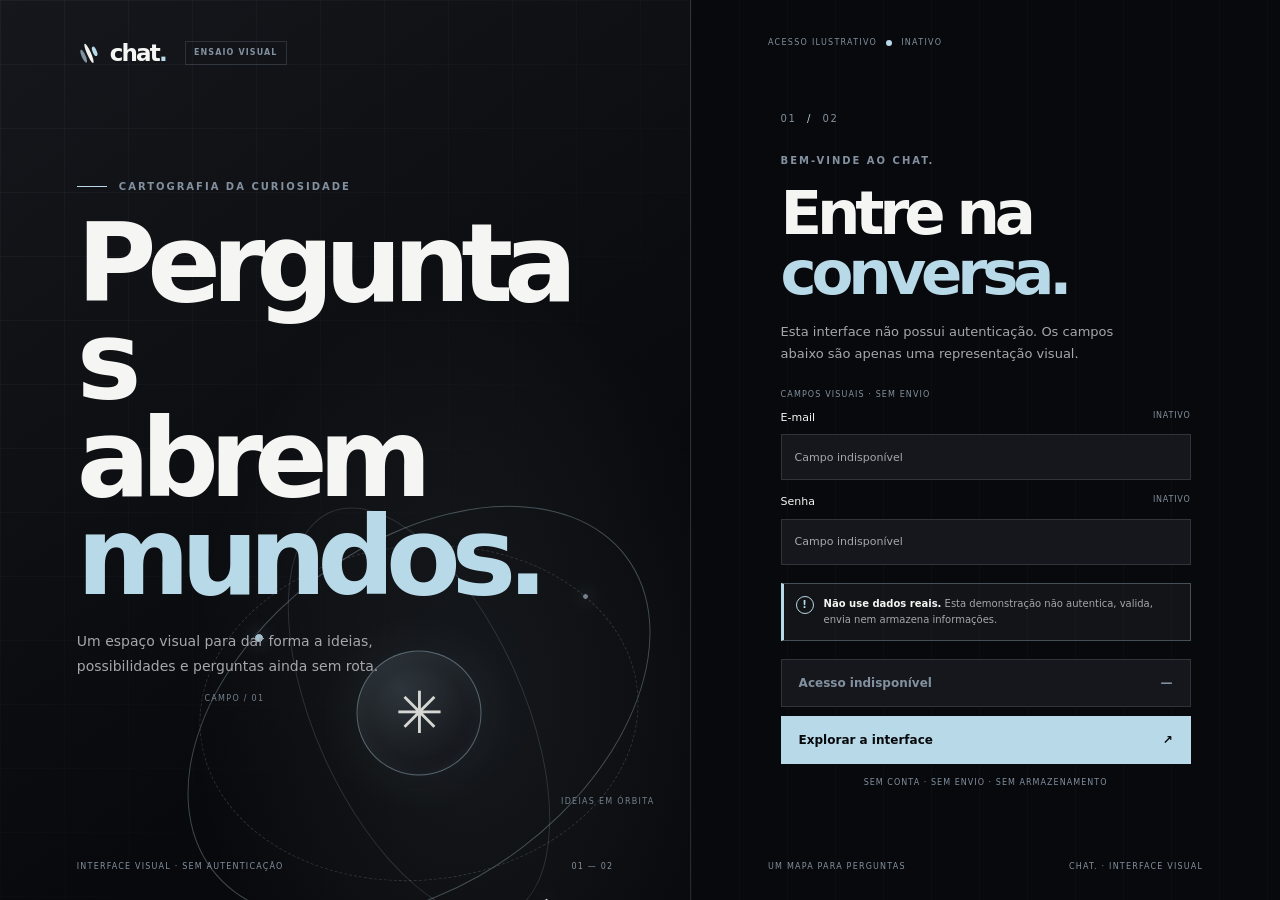
==== index.html @ ff964ad3 "Designer created." ====
<!doctype html>
<html lang="pt-BR">

<head>
  <meta charset="utf-8">
  <meta name="viewport" content="width=device-width, initial-scale=1">
  <meta name="theme-color" content="#08090C">
  <meta name="description"
    content="Interface visual espacial para imaginar conversas. Sem autenticação ou envio de dados.">
  <title>chat. — espaço de ideias</title>
  <link href="https://cdn.jsdelivr.net/npm/bootstrap@5.3.3/dist/css/bootstrap.min.css" rel="stylesheet"
    integrity="sha384-QWTKZyjpPEjISv5WaRU9OFeRpok6YctnYmDr5pNlyT2bRjXh0JMhjY6hW+ALEwIH" crossorigin="anonymous">
  <link href="styles.css" rel="stylesheet">
</head>

<body class="login-page">
  <a class="skip-link" href="#main">Pular para o conteúdo</a>
  <main id="main" class="login-shell">
    <section class="login-art" aria-label="Apresentação da interface visual">
      <a class="wordmark" href="index.html" aria-label="chat., apresentação">
        <span class="brand-mark" aria-hidden="true"><span></span><span></span><span></span></span>
        <span>chat<span class="wordmark-period">.</span></span>
        <span class="prototype-tag">ENSAIO VISUAL</span>
      </a>

      <div class="art-copy">
        <p class="eyebrow"><span class="eyebrow-line" aria-hidden="true"></span> CARTOGRAFIA DA CURIOSIDADE</p>
        <h1>Perguntas<br>abrem <span>mundos.</span></h1>
        <p class="art-description">Um espaço visual para dar forma a ideias, possibilidades e perguntas ainda sem rota.
        </p>
      </div>

      <div class="orbit-scene" aria-hidden="true">
        <div class="orbit orbit-one"></div>
        <div class="orbit orbit-two"></div>
        <div class="orbit orbit-three"></div>
        <div class="orbit-core"><span class="core-cross">✳</span></div>
        <span class="orbit-dot dot-highlight"></span>
        <span class="orbit-dot dot-secondary"></span>
        <span class="orbit-dot dot-lunar"></span>
        <span class="orbit-label orbit-label-top">CAMPO / 01</span>
        <span class="orbit-label orbit-label-bottom">IDEIAS EM ÓRBITA</span>
      </div>

      <div class="art-footer"><span>INTERFACE VISUAL · SEM AUTENTICAÇÃO</span><span>01 — 02</span></div>
    </section>

    <section class="login-panel" aria-labelledby="login-title">
      <div class="panel-topline"><span>ACESSO ILUSTRATIVO</span><span class="status-pip"
          aria-hidden="true"></span><span>INATIVO</span></div>
      <div class="login-card">
        <div class="card-index">01 <span>/</span> 02</div>
        <p class="eyebrow">BEM-VINDE AO CHAT.</p>
        <h2 id="login-title">Entre na<br><span>conversa.</span></h2>
        <p class="login-intro">Esta interface não possui autenticação. Os campos abaixo são apenas uma representação
          visual.</p>

        <div aria-labelledby="login-title">
          <fieldset class="visual-fields" disabled aria-label="Campos ilustrativos, não funcionais">
            <legend>CAMPOS VISUAIS · SEM ENVIO</legend>
            <label for="email-visual">E-mail <span>INATIVO</span></label>
            <input id="email-visual" type="email" placeholder="Campo indisponível" autocomplete="off" disabled>
            <label for="password-visual">Senha <span>INATIVO</span></label>
            <input id="password-visual" type="password" placeholder="Campo indisponível" autocomplete="off" disabled>
          </fieldset>

          <div id="alert-box" class="form-alert" role="alert" aria-live="polite">
            <span class="alert-symbol" aria-hidden="true">!</span>
            <p id="alert-message">Verifique os dados informados.</p>
          </div>

          <p class="safety-notice" role="note"><span class="notice-symbol" aria-hidden="true">!</span><span><strong>Não
                use dados reais.</strong> Esta demonstração não autentica, valida, envia nem armazena
              informações.</span></p>
          <button class="login-action" type="button" disabled aria-disabled="true">Acesso indisponível <span
              aria-hidden="true">—</span></button>
        </div>
        <a class="primary-link" href="home.html">Explorar a interface <span aria-hidden="true">↗</span></a>
        <p class="login-footnote">SEM CONTA · SEM ENVIO · SEM ARMAZENAMENTO</p>
      </div>
      <footer class="panel-footer"><span>UM MAPA PARA PERGUNTAS</span><span>CHAT. · INTERFACE VISUAL</span></footer>
    </section>
  </main>
</body>

</html>
---- styles.css ----
:root {
  color-scheme: dark;
  --lunar: #F2F1EC;
  --blue-grey: #82909F;
  --ice: #B8D9E8;
  --void: #08090C;
  --charcoal: #15171C;
  --paper: #F5F5F3;
  --ash: #A5A7AD;
  --line: rgb(130 144 159 / 24%);
  --line-soft: rgb(130 144 159 / 13%);
  --display: clamp(3.7rem, 8.5vw, 8rem);
}

* { box-sizing: border-box; }

html {
  min-width: 320px;
  background: var(--void);
  scroll-behavior: smooth;
}

body {
  min-width: 320px;
  margin: 0;
  background: var(--void);
  color: var(--paper);
  font-family: Inter, ui-sans-serif, system-ui, -apple-system, "Segoe UI", sans-serif;
}

a { color: inherit; }

a:focus-visible,
button:focus-visible,
input:focus-visible,
textarea:focus-visible {
  outline: 3px solid var(--ice);
  outline-offset: 4px;
}

.skip-link {
  position: fixed;
  z-index: 20;
  top: 12px;
  left: 12px;
  padding: 11px 15px;
  transform: translateY(-160%);
  background: var(--lunar);
  color: var(--void);
  font-weight: 700;
}
.skip-link:focus { transform: translateY(0); }

.wordmark {
  display: inline-flex;
  width: fit-content;
  align-items: center;
  gap: 10px;
  color: var(--paper);
  font-size: 23px;
  font-weight: 720;
  letter-spacing: -.08em;
  text-decoration: none;
}
.wordmark-period { color: var(--ice); }
.brand-mark {
  position: relative;
  display: inline-flex;
  width: 23px;
  height: 23px;
  align-items: center;
  justify-content: center;
  gap: 2px;
  transform: rotate(-24deg);
}
.brand-mark span {
  width: 4px;
  height: 14px;
  border-radius: 50%;
  background: var(--blue-grey);
}
.brand-mark span:nth-child(2) {
  height: 21px;
  background: var(--lunar);
}
.brand-mark span:nth-child(3) {
  height: 10px;
  background: var(--ice);
}
.eyebrow {
  margin: 0;
  color: var(--blue-grey);
  font-size: 10px;
  font-weight: 700;
  letter-spacing: .2em;
  line-height: 1.6;
}

/* Login: editorial field notes meet a restrained orbital diagram. */
.login-shell {
  display: grid;
  min-height: 100svh;
  grid-template-columns: minmax(0, 1.08fr) minmax(390px, .92fr);
}
.login-art {
  position: relative;
  isolation: isolate;
  display: flex;
  min-width: 0;
  min-height: 100svh;
  flex-direction: column;
  overflow: hidden;
  padding: 36px clamp(32px, 6vw, 92px);
  border-right: 1px solid var(--line);
  background:
    radial-gradient(ellipse at 68% 77%, rgb(184 217 232 / 8%), transparent 42%),
    linear-gradient(145deg, var(--charcoal) 0%, var(--void) 70%);
}
.login-art::before {
  position: absolute;
  z-index: -1;
  inset: 0;
  background-image:
    linear-gradient(rgb(130 144 159 / 8%) 1px, transparent 1px),
    linear-gradient(90deg, rgb(130 144 159 / 8%) 1px, transparent 1px);
  background-size: 64px 64px;
  content: "";
  mask-image: linear-gradient(130deg, var(--void) 0%, transparent 76%);
  pointer-events: none;
}
.prototype-tag {
  margin-left: 9px;
  padding: 5px 8px;
  border: 1px solid var(--line);
  color: var(--blue-grey);
  font-size: 8px;
  letter-spacing: .14em;
}
.art-copy {
  position: relative;
  z-index: 2;
  max-width: 600px;
  margin-top: clamp(70px, 12vh, 132px);
}
.art-copy .eyebrow {
  display: flex;
  align-items: center;
  gap: 12px;
  margin-bottom: 20px;
}
.eyebrow-line {
  display: inline-block;
  width: 30px;
  height: 1px;
  background: var(--ice);
}
.art-copy h1,
.login-card h2,
.welcome-block h1 {
  margin: 0;
  font-size: var(--display);
  font-weight: 570;
  letter-spacing: -.085em;
  line-height: .9;
  overflow-wrap: anywhere;
}
.art-copy h1 span,
.login-card h2 span,
.welcome-block h1 span { color: var(--ice); }
.art-description {
  max-width: 355px;
  margin: 23px 0 0;
  color: var(--ash);
  font-size: 14px;
  line-height: 1.75;
}
.orbit-scene {
  position: absolute;
  z-index: 0;
  right: 3%;
  bottom: -7%;
  width: min(45vw, 500px);
  aspect-ratio: 1;
  opacity: .88;
  pointer-events: none;
}
.orbit {
  position: absolute;
  top: 50%;
  left: 50%;
  border: 1px solid rgb(130 144 159 / 29%);
  border-radius: 50%;
  transform: translate(-50%, -50%) rotate(-24deg);
}
.orbit-one {
  width: 42%;
  height: 88%;
  animation: orbit-drift 64s linear infinite;
}
.orbit-two {
  width: 68%;
  height: 104%;
  border-color: rgb(184 217 232 / 35%);
  transform: translate(-50%, -50%) rotate(53deg);
  animation: orbit-drift-two 82s linear infinite;
}
.orbit-three {
  width: 88%;
  height: 67%;
  border-style: dashed;
  border-color: rgb(130 144 159 / 32%);
  transform: translate(-50%, -50%) rotate(-6deg);
  animation: orbit-drift-three 100s linear infinite;
}
.orbit-core {
  position: absolute;
  top: 50%;
  left: 50%;
  display: grid;
  width: 25%;
  aspect-ratio: 1;
  place-items: center;
  transform: translate(-50%, -50%);
  border: 1px solid rgb(184 217 232 / 45%);
  border-radius: 50%;
  background: radial-gradient(circle at 35% 30%, rgb(184 217 232 / 19%), var(--charcoal) 72%);
  box-shadow: 0 0 62px rgb(184 217 232 / 9%), inset 0 0 20px rgb(184 217 232 / 8%);
}
.core-cross {
  color: var(--lunar);
  font-size: clamp(30px, 5vw, 58px);
  font-weight: 300;
}
.orbit-dot {
  position: absolute;
  width: 10px;
  aspect-ratio: 1;
  border: 1px solid var(--void);
  border-radius: 50%;
  background: var(--ice);
  box-shadow: 0 0 18px rgb(184 217 232 / 40%);
}
.dot-highlight { top: 34%; left: 17%; }
.dot-secondary { top: 26%; right: 16%; width: 7px; background: var(--blue-grey); }
.dot-lunar { right: 24%; bottom: 12%; width: 5px; background: var(--lunar); }
.orbit-label {
  position: absolute;
  color: var(--blue-grey);
  font-size: 8px;
  letter-spacing: .16em;
}
.orbit-label-top { top: 46%; left: 7%; }
.orbit-label-bottom { right: 3%; bottom: 31%; }
.art-footer,
.panel-footer {
  position: absolute;
  right: clamp(32px, 6vw, 92px);
  bottom: 27px;
  left: clamp(32px, 6vw, 92px);
  display: flex;
  justify-content: space-between;
  gap: 18px;
  color: var(--blue-grey);
  font-size: 8px;
  letter-spacing: .15em;
}
.art-footer { z-index: 1; }
.login-panel {
  position: relative;
  display: flex;
  min-width: 0;
  min-height: 100svh;
  flex-direction: column;
  justify-content: center;
  padding: 76px clamp(30px, 6vw, 84px);
  background:
    linear-gradient(90deg, rgb(130 144 159 / 3%) 1px, transparent 1px),
    var(--void);
  background-size: 48px 48px;
}
.panel-topline {
  position: absolute;
  top: 37px;
  right: clamp(30px, 6vw, 84px);
  left: clamp(30px, 6vw, 84px);
  display: flex;
  align-items: center;
  gap: 9px;
  color: var(--blue-grey);
  font-size: 8px;
  letter-spacing: .16em;
}
.status-pip,
.stamp-dot {
  width: 6px;
  height: 6px;
  flex: 0 0 auto;
  border-radius: 50%;
  background: var(--ice);
}
.login-card {
  width: min(100%, 410px);
  margin: 12px auto;
}
.card-index {
  margin-bottom: 27px;
  color: var(--blue-grey);
  font-size: 10px;
  letter-spacing: .15em;
}
.card-index span { padding: 0 6px; color: var(--ice); }
.login-card .eyebrow { margin-bottom: 14px; }
.login-card h2 {
  font-size: clamp(46px, 5vw, 61px);
  line-height: .98;
}
.login-intro {
  max-width: 340px;
  margin: 18px 0 24px;
  color: var(--ash);
  font-size: 13px;
  line-height: 1.7;
}
.visual-fields {
  display: grid;
  min-width: 0;
  gap: 8px;
  margin: 0;
  padding: 0;
  border: 0;
}
.visual-fields legend {
  float: none;
  width: auto;
  margin: 0 0 3px;
  padding: 0;
  color: var(--blue-grey);
  font-size: 8px;
  letter-spacing: .14em;
}
.visual-fields label {
  display: flex;
  justify-content: space-between;
  gap: 10px;
  margin-top: 6px;
  color: var(--paper);
  font-size: 11px;
}
.visual-fields label span {
  color: var(--blue-grey);
  font-size: 8px;
  letter-spacing: .1em;
}
.visual-fields input {
  width: 100%;
  min-width: 0;
  height: 46px;
  padding: 0 13px;
  border: 1px solid var(--line);
  border-radius: 0;
  background: var(--charcoal);
  color: var(--ash);
  font: inherit;
  font-size: 11px;
}
.visual-fields input:disabled {
  opacity: 1;
  cursor: not-allowed;
}
.visual-fields input::placeholder { color: var(--ash); opacity: 1; }
.form-alert {
  display: none;
  align-items: flex-start;
  gap: 10px;
  margin-top: 14px;
  padding: 12px;
  border: 1px solid rgb(224 131 131 / 32%);
  border-left: 3px solid #E08383;
  background: rgb(224 131 131 / 7%);
  color: #F0CACA;
  font-size: 11px;
  line-height: 1.5;
}
.form-alert p { margin: 0; }
.alert-symbol {
  display: grid;
  width: 18px;
  height: 18px;
  flex: 0 0 18px;
  place-items: center;
  border: 1px solid #E08383;
  border-radius: 50%;
  color: #E99A9A;
  font-size: 10px;
  font-weight: 800;
}
.safety-notice {
  display: flex;
  align-items: flex-start;
  gap: 10px;
  margin: 18px 0;
  padding: 12px;
  border: 1px solid rgb(184 217 232 / 30%);
  border-left: 3px solid var(--ice);
  background: rgb(184 217 232 / 5%);
  color: var(--ash);
  font-size: 10px;
  line-height: 1.6;
}
.safety-notice strong { color: var(--paper); }
.notice-symbol {
  display: grid;
  width: 18px;
  height: 18px;
  flex: 0 0 18px;
  place-items: center;
  border: 1px solid var(--ice);
  border-radius: 50%;
  color: var(--ice);
  font-weight: 800;
}
.login-action {
  display: flex;
  width: 100%;
  min-height: 48px;
  align-items: center;
  justify-content: space-between;
  padding: 0 17px;
  border: 1px solid var(--line);
  background: var(--charcoal);
  color: var(--blue-grey);
  font: inherit;
  font-size: 12px;
  font-weight: 700;
  cursor: not-allowed;
}
.login-action:disabled { opacity: 1; }
.primary-link {
  display: flex;
  min-height: 48px;
  align-items: center;
  justify-content: space-between;
  margin-top: 9px;
  padding: 0 17px;
  border: 1px solid var(--ice);
  background: var(--ice);
  color: var(--void);
  font-size: 12px;
  font-weight: 750;
  text-decoration: none;
  transition: background-color .2s ease, color .2s ease;
}
.primary-link:hover {
  background: var(--lunar);
  color: var(--void);
}
.login-footnote {
  margin: 13px 0 0;
  color: var(--blue-grey);
  font-size: 8px;
  letter-spacing: .13em;
  text-align: center;
}
.panel-footer {
  right: clamp(30px, 6vw, 84px);
  left: clamp(30px, 6vw, 84px);
}

/* Home: a quiet observatory layout with the prompt and disabled composer in sequence. */
.chat-shell {
  display: grid;
  min-height: 100svh;
  grid-template-columns: 252px minmax(0, 1fr);
}
.chat-sidebar {
  position: relative;
  display: flex;
  min-width: 0;
  min-height: 100svh;
  flex-direction: column;
  padding: 29px 20px 23px;
  border-right: 1px solid var(--line);
  background:
    linear-gradient(rgb(130 144 159 / 4%) 1px, transparent 1px),
    var(--void);
  background-size: 100% 44px;
}
.sidebar-brand { width: fit-content; }
.sidebar-context { margin-top: 62px; }
.sidebar-context .eyebrow {
  display: block;
  margin: 0 0 13px 9px;
  font-size: 9px;
}
.context-chip {
  display: flex;
  min-height: 43px;
  align-items: center;
  gap: 10px;
  padding: 0 10px;
  border: 1px solid rgb(184 217 232 / 30%);
  background: rgb(184 217 232 / 5%);
  color: var(--paper);
  font-size: 11px;
}
.context-spark { color: var(--ice); font-size: 18px; }
.context-number {
  margin-left: auto;
  color: var(--blue-grey);
  font-size: 9px;
}
.sidebar-note {
  position: relative;
  max-width: 180px;
  margin: 42px 8px;
  padding-top: 14px;
}
.note-rule {
  position: absolute;
  top: 0;
  left: 0;
  width: 27px;
  height: 1px;
  background: var(--ice);
}
.sidebar-note p {
  margin: 0;
  color: var(--ash);
  font-size: 12px;
  line-height: 1.7;
}
.sidebar-bottom { margin-top: auto; }
.prototype-stamp {
  display: flex;
  align-items: center;
  gap: 10px;
  padding: 13px 10px;
  border: 1px solid var(--line-soft);
  color: var(--blue-grey);
  font-size: 8px;
  letter-spacing: .13em;
  line-height: 1.55;
}
.sidebar-exit {
  display: block;
  margin: 20px 8px 0;
  color: var(--ash);
  font-size: 10px;
  text-decoration: none;
}
.sidebar-exit span { margin-right: 5px; color: var(--ice); }
.sidebar-exit:hover,
.topbar-about:hover { color: var(--paper); }
.chat-main {
  position: relative;
  display: flex;
  min-width: 0;
  min-height: 100svh;
  flex-direction: column;
  overflow: hidden;
  background:
    radial-gradient(ellipse at 54% 37%, rgb(184 217 232 / 4%), transparent 37%),
    var(--void);
}
.chat-topbar {
  display: flex;
  min-height: 72px;
  flex: 0 0 auto;
  align-items: center;
  justify-content: space-between;
  gap: 16px;
  padding: 12px clamp(22px, 4vw, 62px);
  border-bottom: 1px solid var(--line-soft);
  animation: content-arrive 560ms ease-out 30ms both;
}
.model-indicator {
  display: flex;
  align-items: center;
  gap: 9px;
  color: var(--blue-grey);
  font-size: 9px;
  letter-spacing: .14em;
}
.model-orb {
  width: 8px;
  height: 8px;
  flex: 0 0 auto;
  border: 1px solid var(--ice);
  border-radius: 50%;
  background: var(--blue-grey);
}
.model-mode {
  padding: 4px 6px;
  border: 1px solid var(--line);
  color: var(--ash);
  font-size: 7px;
}
.topbar-about {
  color: var(--ash);
  font-size: 10px;
  text-decoration: none;
}
.topbar-about span { margin-left: 5px; color: var(--ice); }
.mobile-brand { display: none; }
.conversation {
  display: flex;
  width: min(900px, 100%);
  min-width: 0;
  flex: 1;
  flex-direction: column;
  margin: 0 auto;
  padding: 28px clamp(22px, 5vw, 76px) 15px;
}
.conversation-meta {
  display: flex;
  align-items: center;
  gap: 10px;
  color: var(--blue-grey);
  font-size: 8px;
  letter-spacing: .14em;
  animation: content-arrive 560ms ease-out 90ms both;
}
.meta-line { width: 32px; height: 1px; background: var(--ice); }
.welcome-block {
  position: relative;
  display: flex;
  flex-direction: column;
  align-items: center;
  margin: clamp(22px, 5vh, 48px) 0 25px;
  text-align: center;
  animation: content-arrive 640ms ease-out 150ms both;
}
.welcome-symbol {
  position: relative;
  display: grid;
  width: 80px;
  height: 80px;
  flex: 0 0 auto;
  place-items: center;
  margin-bottom: 14px;
}
.symbol-ring {
  position: absolute;
  inset: 6px;
  border: 1px solid rgb(184 217 232 / 43%);
  border-radius: 50%;
  transform: rotate(38deg) scaleX(.68);
  animation: symbol-drift 54s linear infinite;
}
.ring-b {
  inset: 0;
  border-color: rgb(130 144 159 / 55%);
  transform: rotate(-47deg) scaleX(.68);
  animation: symbol-drift-reverse 70s linear infinite;
}
.symbol-center { color: var(--lunar); font-size: 29px; }
.symbol-satellite {
  position: absolute;
  width: 6px;
  height: 6px;
  border-radius: 50%;
}
.satellite-a { top: 4px; right: 8px; background: var(--ice); }
.satellite-b { bottom: 7px; left: 8px; background: var(--blue-grey); }
.welcome-eyebrow { margin-bottom: 11px; font-size: 9px; }
.welcome-block h1 {
  font-size: clamp(44px, 6.4vw, 76px);
  line-height: .96;
}
.welcome-description {
  max-width: 520px;
  margin: 15px 0 0;
  color: var(--ash);
  font-size: 12px;
  line-height: 1.7;
}
.prompt-section {
  width: min(640px, 100%);
  margin: 0 auto;
  animation: content-arrive 560ms ease-out 240ms both;
}
.prompt-heading {
  display: flex;
  justify-content: space-between;
  gap: 12px;
  margin: 0 0 9px;
  color: var(--blue-grey);
  font-size: 8px;
  letter-spacing: .13em;
}
.prompt-grid {
  display: grid;
  grid-template-columns: repeat(3, minmax(0, 1fr));
  gap: 8px;
}
.prompt-card {
  display: flex;
  min-width: 0;
  min-height: 77px;
  align-items: flex-start;
  gap: 8px;
  padding: 12px 10px;
  border: 1px solid var(--line);
  border-radius: 0;
  background: var(--charcoal);
  color: var(--ash);
  font: inherit;
  font-size: 10px;
  line-height: 1.5;
  text-align: left;
}
.prompt-card:disabled { opacity: 1; cursor: not-allowed; }
.prompt-glyph { flex: 0 0 auto; color: var(--ice); font-size: 15px; }
.glyph-secondary { color: var(--blue-grey); }
.glyph-lunar { color: var(--lunar); }
.prompt-arrow { margin-left: auto; color: var(--blue-grey); font-size: 11px; }
.composer-wrap {
  width: min(640px, 100%);
  margin: auto auto 0;
  padding-top: 19px;
  animation: content-arrive 560ms ease-out 320ms both;
}
.composer-label {
  display: block;
  margin: 0 0 7px 3px;
  color: var(--blue-grey);
  font-size: 8px;
  letter-spacing: .12em;
}
.composer {
  display: flex;
  min-height: 57px;
  align-items: center;
  gap: 10px;
  padding: 7px 9px 7px 15px;
  border: 1px solid rgb(184 217 232 / 30%);
  background: var(--charcoal);
}
.composer textarea {
  width: 100%;
  min-width: 0;
  resize: none;
  border: 0;
  outline: 0;
  background: transparent;
  color: var(--ash);
  font: inherit;
  font-size: 11px;
}
.composer textarea::placeholder { color: var(--ash); opacity: 1; }
.composer textarea:disabled { cursor: not-allowed; }
.send-button {
  display: grid;
  width: 38px;
  height: 38px;
  flex: 0 0 38px;
  place-items: center;
  border: 1px solid var(--line);
  background: var(--charcoal);
  color: var(--blue-grey);
  font-size: 19px;
}
.send-button:disabled { cursor: not-allowed; }
.composer-disclaimer {
  display: flex;
  align-items: center;
  justify-content: center;
  gap: 7px;
  margin: 9px 0 0;
  color: var(--ash);
  font-size: 9px;
  line-height: 1.5;
  text-align: center;
}
.composer-disclaimer span {
  display: grid;
  width: 14px;
  height: 14px;
  flex: 0 0 14px;
  place-items: center;
  border: 1px solid var(--blue-grey);
  border-radius: 50%;
  font-size: 8px;
}
.chat-footer {
  display: flex;
  flex-wrap: wrap;
  justify-content: space-between;
  gap: 12px;
  margin-top: 18px;
  padding: 13px clamp(22px, 4vw, 62px);
  border-top: 1px solid var(--line-soft);
  color: var(--blue-grey);
  font-size: 8px;
  letter-spacing: .12em;
  animation: content-arrive 560ms ease-out 380ms both;
}

@keyframes content-arrive {
  from { opacity: .45; transform: translateY(8px); }
  to { opacity: 1; transform: translateY(0); }
}
@keyframes orbit-drift {
  from { transform: translate(-50%, -50%) rotate(-24deg); }
  to { transform: translate(-50%, -50%) rotate(336deg); }
}
@keyframes orbit-drift-two {
  from { transform: translate(-50%, -50%) rotate(53deg); }
  to { transform: translate(-50%, -50%) rotate(413deg); }
}
@keyframes orbit-drift-three {
  from { transform: translate(-50%, -50%) rotate(-6deg); }
  to { transform: translate(-50%, -50%) rotate(354deg); }
}
@keyframes symbol-drift {
  from { transform: rotate(38deg) scaleX(.68); }
  to { transform: rotate(398deg) scaleX(.68); }
}
@keyframes symbol-drift-reverse {
  from { transform: rotate(-47deg) scaleX(.68); }
  to { transform: rotate(-407deg) scaleX(.68); }
}

@media (min-width: 1450px) {
  .login-art { padding-left: 10vw; }
  .art-footer { left: 10vw; }
  .orbit-scene { right: 9%; }
}
@media (max-width: 900px) {
  .login-shell { grid-template-columns: minmax(0, 1fr) minmax(340px, .9fr); }
  .login-art { padding-right: 30px; padding-left: 34px; }
  .art-copy h1 { font-size: clamp(58px, 8vw, 82px); }
  .orbit-scene { right: -10%; bottom: -1%; width: 58vw; }
  .art-footer { right: 30px; left: 34px; }
  .login-panel { padding-right: 34px; padding-left: 34px; }
  .panel-topline,
  .panel-footer { right: 34px; left: 34px; }
  .chat-shell { grid-template-columns: 205px minmax(0, 1fr); }
  .chat-sidebar { padding-right: 15px; padding-left: 15px; }
  .conversation { padding-right: 26px; padding-left: 26px; }
}
@media (max-width: 680px) {
  .login-shell { display: flex; flex-direction: column; }
  .login-art {
    min-height: 385px;
    padding: 25px 24px;
    border-right: 0;
    border-bottom: 1px solid var(--line);
  }
  .login-art::before { background-size: 48px 48px; }
  .prototype-tag { font-size: 7px; }
  .art-copy { margin-top: 56px; }
  .art-copy .eyebrow { margin-bottom: 13px; font-size: 8px; }
  .art-copy h1 { font-size: clamp(53px, 14vw, 76px); }
  .art-description { max-width: 250px; margin-top: 14px; font-size: 12px; }
  .orbit-scene {
    right: -8%;
    bottom: -24%;
    width: 60vw;
    min-width: 220px;
    opacity: .58;
  }
  .orbit-label { display: none; }
  .art-footer { right: 24px; bottom: 15px; left: 24px; font-size: 7px; }
  .login-panel { min-height: auto; padding: 62px 24px 64px; }
  .panel-topline { top: 23px; right: 24px; left: 24px; }
  .login-card { margin: 0 auto; }
  .card-index { margin-bottom: 20px; }
  .login-card h2 { font-size: 49px; }
  .panel-footer { right: 24px; bottom: 22px; left: 24px; font-size: 7px; }
  .chat-shell { display: block; }
  .chat-sidebar { display: none; }
  .chat-main { min-height: 100svh; }
  .chat-topbar { min-height: 61px; padding: 10px 18px; }
  .mobile-brand {
    display: inline-flex;
    align-items: center;
    gap: 7px;
    font-size: 18px;
    font-weight: 720;
    letter-spacing: -.08em;
  }
  .mobile-brand .brand-mark { width: 19px; height: 19px; }
  .mobile-brand .brand-mark span { width: 4px; height: 12px; }
  .mobile-brand .brand-mark span:nth-child(2) { height: 17px; }
  .mobile-brand .brand-mark span:nth-child(3) { height: 9px; }
  .model-indicator { gap: 6px; font-size: 7px; letter-spacing: .09em; }
  .model-mode { font-size: 6px; }
  .topbar-about { font-size: 0; }
  .topbar-about span { font-size: 16px; }
  .conversation { min-height: calc(100svh - 110px); padding: 20px 18px 12px; }
  .conversation-meta { font-size: 7px; }
  .welcome-block { margin: clamp(20px, 5vh, 38px) 0 25px; }
  .welcome-symbol { width: 66px; height: 66px; margin-bottom: 12px; }
  .welcome-block h1 { font-size: clamp(46px, 13vw, 64px); }
  .welcome-description { max-width: 300px; font-size: 11px; }
  .desktop-break { display: none; }
  .prompt-grid { grid-template-columns: 1fr; gap: 6px; }
  .prompt-card { min-height: 49px; align-items: center; padding: 9px 12px; }
  .prompt-heading { font-size: 7px; }
  .composer-wrap { padding-top: 20px; }
  .composer { min-height: 53px; }
  .composer-disclaimer { font-size: 8px; }
  .chat-footer { padding: 12px 18px; font-size: 7px; }
}
@media (max-width: 380px) {
  .login-art { padding-right: 18px; padding-left: 18px; }
  .art-footer { right: 18px; left: 18px; }
  .prototype-tag { padding: 4px 5px; }
  .login-panel { padding-right: 18px; padding-left: 18px; }
  .panel-topline,
  .panel-footer { right: 18px; left: 18px; }
  .chat-topbar { gap: 8px; padding-right: 12px; padding-left: 12px; }
  .model-indicator { font-size: 6px; }
  .model-mode { display: none; }
  .conversation { padding-right: 12px; padding-left: 12px; }
  .chat-footer { padding-right: 12px; padding-left: 12px; font-size: 6px; letter-spacing: .06em; }
}
@media (prefers-reduced-motion: reduce) {
  *,
  *::before,
  *::after {
    scroll-behavior: auto !important;
    animation-duration: .01ms !important;
    animation-iteration-count: 1 !important;
    transition-duration: .01ms !important;
  }
}
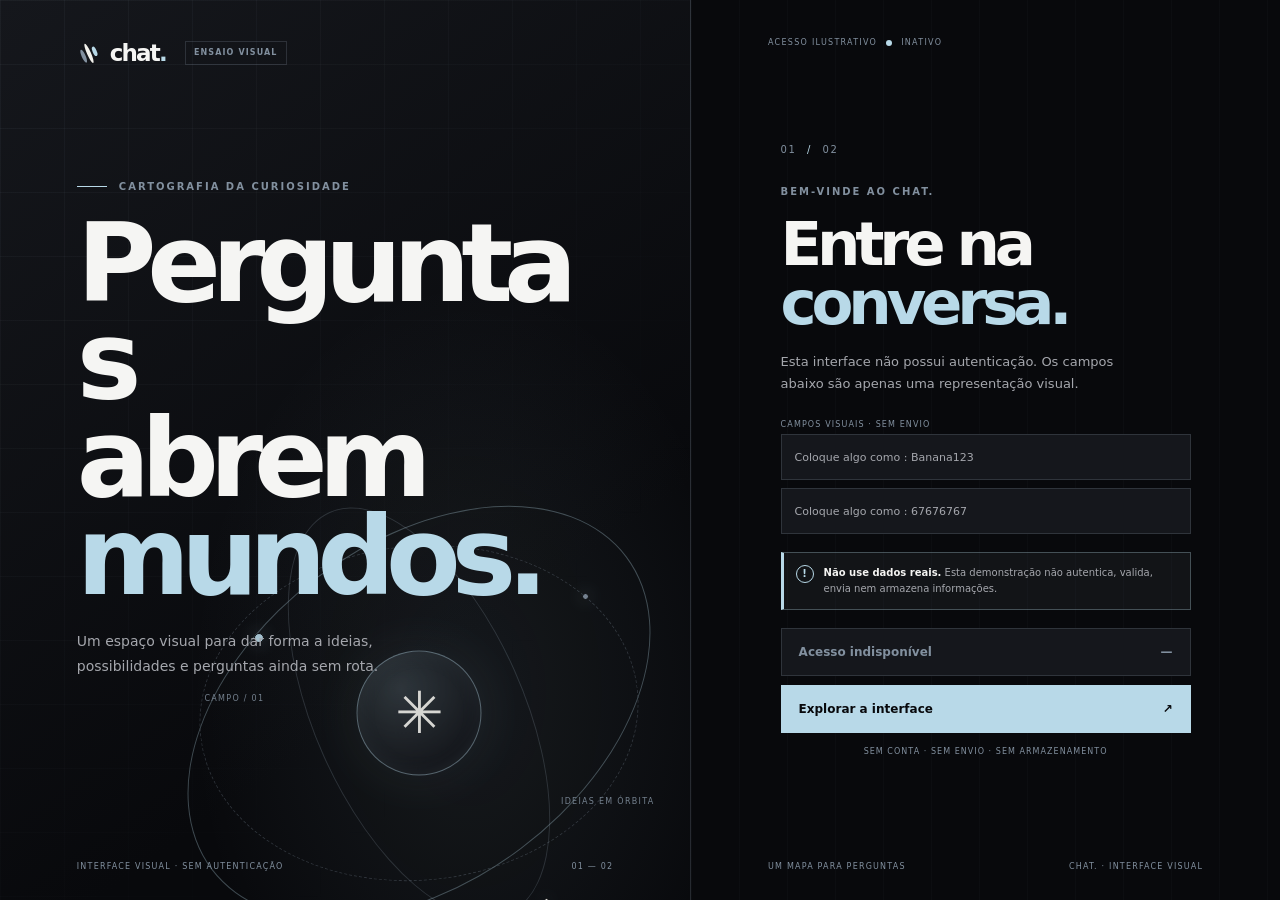
==== commit 56398632: "add skills for the agents , and create login.js" ====
--- a/index.html
+++ b/index.html
@@ -11,6 +11,8 @@
   <link href="https://cdn.jsdelivr.net/npm/bootstrap@5.3.3/dist/css/bootstrap.min.css" rel="stylesheet"
     integrity="sha384-QWTKZyjpPEjISv5WaRU9OFeRpok6YctnYmDr5pNlyT2bRjXh0JMhjY6hW+ALEwIH" crossorigin="anonymous">
   <link href="styles.css" rel="stylesheet">
+  <script src="Js/Login.js" defer></script>
+  <script src="Js/animations.js" defer></script>
 </head>
 
 <body class="login-page">
@@ -56,17 +58,22 @@
           visual.</p>
 
         <div aria-labelledby="login-title">
-          <fieldset class="visual-fields" disabled aria-label="Campos ilustrativos, não funcionais">
+          <fieldset class="visual-fields" aria-label="Campos ilustrativos, sem envio">
             <legend>CAMPOS VISUAIS · SEM ENVIO</legend>
-            <label for="email-visual">E-mail <span>INATIVO</span></label>
-            <input id="email-visual" type="email" placeholder="Campo indisponível" autocomplete="off" disabled>
-            <label for="password-visual">Senha <span>INATIVO</span></label>
-            <input id="password-visual" type="password" placeholder="Campo indisponível" autocomplete="off" disabled>
+
+            <input id="email-visual" type="email" placeholder="Coloque algo como : Banana123">
+
+            <input id="password-visual" type="password" placeholder="Coloque algo como : 67676767">
           </fieldset>
 
-          <div id="alert-box" class="form-alert" role="alert" aria-live="polite">
+          <div id="alert-box" class="alert alert-danger form-alert mb-0" role="alert" aria-atomic="true" hidden>
             <span class="alert-symbol" aria-hidden="true">!</span>
             <p id="alert-message">Verifique os dados informados.</p>
+          </div>
+
+          <div id="demo-loader" class="demo-loader" role="status" aria-live="polite" aria-atomic="true" hidden>
+            <span class="spinner-border spinner-border-sm loader-spinner" aria-hidden="true"></span>
+            <span id="loader-message">Carregando demonstração…</span>
           </div>
 
           <p class="safety-notice" role="note"><span class="notice-symbol" aria-hidden="true">!</span><span><strong>Não
@@ -81,6 +88,8 @@
       <footer class="panel-footer"><span>UM MAPA PARA PERGUNTAS</span><span>CHAT. · INTERFACE VISUAL</span></footer>
     </section>
   </main>
+  <script src="./Js/Login.js"></script>
+  <script src="./Js/animations.js"></script>
 </body>
 
 </html>
--- a/styles.css
+++ b/styles.css
@@ -369,18 +369,24 @@
 }
 .visual-fields input::placeholder { color: var(--ash); opacity: 1; }
 .form-alert {
-  display: none;
+  display: flex;
   align-items: flex-start;
   gap: 10px;
   margin-top: 14px;
   padding: 12px;
+  border-radius: 0;
   border: 1px solid rgb(224 131 131 / 32%);
   border-left: 3px solid #E08383;
   background: rgb(224 131 131 / 7%);
   color: #F0CACA;
   font-size: 11px;
   line-height: 1.5;
-}
+  --bs-alert-color: #F0CACA;
+  --bs-alert-bg: rgb(224 131 131 / 7%);
+  --bs-alert-border-color: rgb(224 131 131 / 32%);
+}
+.form-alert[hidden],
+.demo-loader[hidden] { display: none; }
 .form-alert p { margin: 0; }
 .alert-symbol {
   display: grid;
@@ -393,6 +399,37 @@
   color: #E99A9A;
   font-size: 10px;
   font-weight: 800;
+}
+.demo-loader {
+  display: flex;
+  min-height: 42px;
+  align-items: center;
+  gap: 10px;
+  margin-top: 14px;
+  padding: 10px 12px;
+  border: 1px solid var(--line);
+  background: var(--charcoal);
+  color: var(--ash);
+  font-size: 11px;
+  line-height: 1.5;
+  animation: feedback-appear .2s ease-out;
+}
+.loader-spinner {
+  width: 16px;
+  height: 16px;
+  flex: 0 0 16px;
+  border: 2px solid var(--line);
+  border-top-color: var(--ice);
+  border-radius: 50%;
+  animation: feedback-spin 1s linear infinite;
+}
+.form-alert:not([hidden]) { animation: feedback-appear .2s ease-out; }
+@keyframes feedback-appear {
+  from { opacity: 0; transform: translateY(4px); }
+  to { opacity: 1; transform: translateY(0); }
+}
+@keyframes feedback-spin {
+  to { transform: rotate(360deg); }
 }
 .safety-notice {
   display: flex;
@@ -917,6 +954,7 @@
   .chat-footer { padding-right: 12px; padding-left: 12px; font-size: 6px; letter-spacing: .06em; }
 }
 @media (prefers-reduced-motion: reduce) {
+  .loader-spinner { animation: none; }
   *,
   *::before,
   *::after {
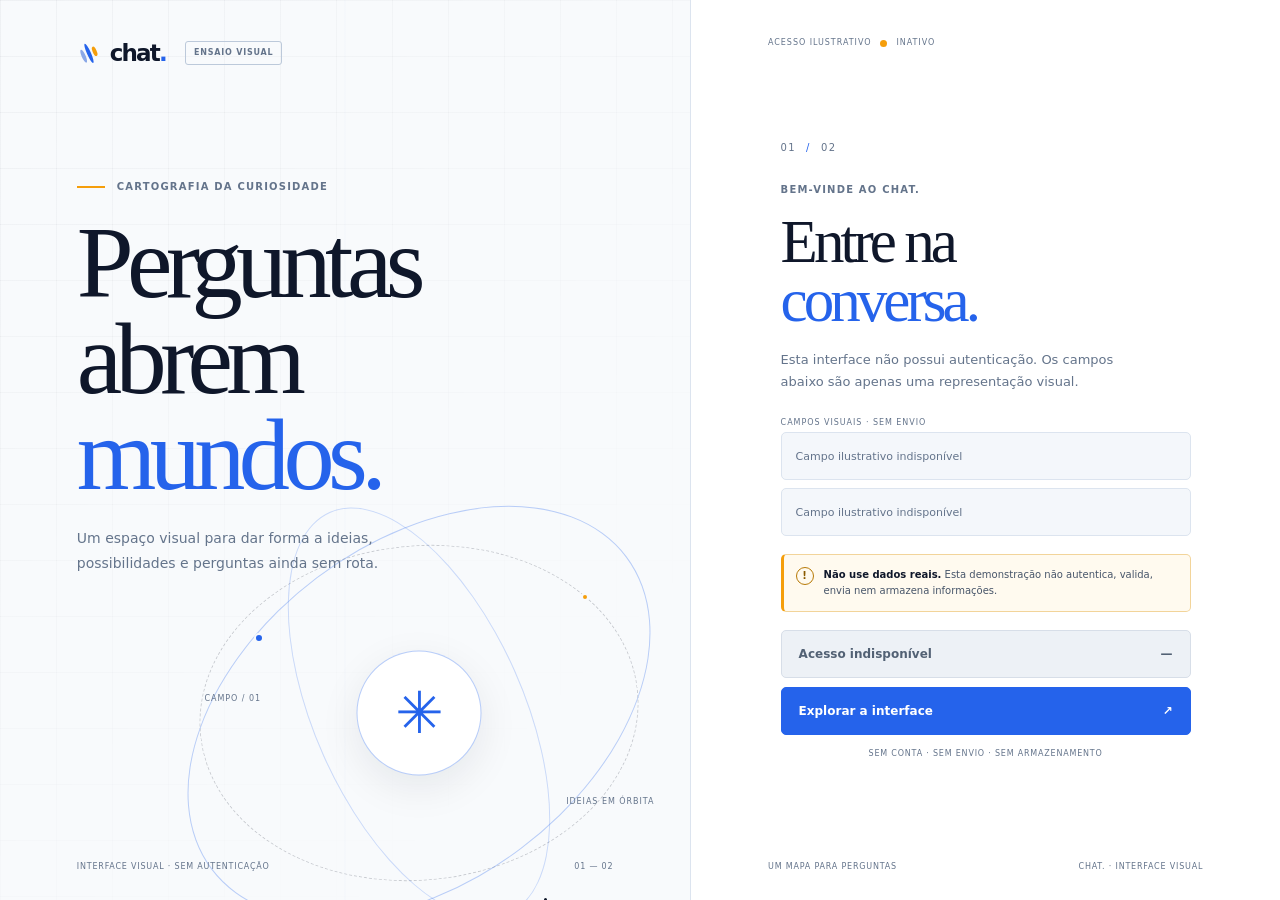
==== commit 58b4cb93: "New Designer" ====
--- a/index.html
+++ b/index.html
@@ -4,7 +4,7 @@
 <head>
   <meta charset="utf-8">
   <meta name="viewport" content="width=device-width, initial-scale=1">
-  <meta name="theme-color" content="#08090C">
+  <meta name="theme-color" content="#F8FAFC">
   <meta name="description"
     content="Interface visual espacial para imaginar conversas. Sem autenticação ou envio de dados.">
   <title>chat. — espaço de ideias</title>
@@ -61,9 +61,9 @@
           <fieldset class="visual-fields" aria-label="Campos ilustrativos, sem envio">
             <legend>CAMPOS VISUAIS · SEM ENVIO</legend>
 
-            <input id="email-visual" type="email" placeholder="Coloque algo como : Banana123">
+            <input id="email-visual" type="email" aria-label="E-mail ilustrativo, indisponível" placeholder="Campo ilustrativo indisponível" disabled>
 
-            <input id="password-visual" type="password" placeholder="Coloque algo como : 67676767">
+            <input id="password-visual" type="password" aria-label="Senha ilustrativa, indisponível" placeholder="Campo ilustrativo indisponível" disabled>
           </fieldset>
 
           <div id="alert-box" class="alert alert-danger form-alert mb-0" role="alert" aria-atomic="true" hidden>
--- a/styles.css
+++ b/styles.css
@@ -1,31 +1,33 @@
 :root {
-  color-scheme: dark;
-  --lunar: #F2F1EC;
-  --blue-grey: #82909F;
-  --ice: #B8D9E8;
-  --void: #08090C;
-  --charcoal: #15171C;
-  --paper: #F5F5F3;
-  --ash: #A5A7AD;
-  --line: rgb(130 144 159 / 24%);
-  --line-soft: rgb(130 144 159 / 13%);
-  --display: clamp(3.7rem, 8.5vw, 8rem);
+  color-scheme: light;
+  --blue: #2563EB;
+  --navy: #0F172A;
+  --amber: #F59E0B;
+  --canvas: #F8FAFC;
+  --surface: #FFFFFF;
+  --ink: #0F172A;
+  --muted: #64748B;
+  --line: #DCE4EF;
+  --line-strong: #BCC9DA;
+  --blue-soft: #EAF1FF;
+  --font-ui: Inter, ui-sans-serif, system-ui, -apple-system, "Segoe UI", sans-serif;
 }
 
 * { box-sizing: border-box; }
 
 html {
   min-width: 320px;
-  background: var(--void);
+  background: var(--canvas);
   scroll-behavior: smooth;
 }
 
 body {
   min-width: 320px;
   margin: 0;
-  background: var(--void);
-  color: var(--paper);
-  font-family: Inter, ui-sans-serif, system-ui, -apple-system, "Segoe UI", sans-serif;
+  background: var(--canvas);
+  color: var(--ink);
+  font-family: var(--font-ui);
+  -webkit-font-smoothing: antialiased;
 }
 
 a { color: inherit; }
@@ -34,7 +36,7 @@
 button:focus-visible,
 input:focus-visible,
 textarea:focus-visible {
-  outline: 3px solid var(--ice);
+  outline: 3px solid var(--blue);
   outline-offset: 4px;
 }
 
@@ -45,8 +47,8 @@
   left: 12px;
   padding: 11px 15px;
   transform: translateY(-160%);
-  background: var(--lunar);
-  color: var(--void);
+  background: var(--navy);
+  color: var(--surface);
   font-weight: 700;
 }
 .skip-link:focus { transform: translateY(0); }
@@ -56,15 +58,14 @@
   width: fit-content;
   align-items: center;
   gap: 10px;
-  color: var(--paper);
+  color: var(--navy);
   font-size: 23px;
-  font-weight: 720;
+  font-weight: 760;
   letter-spacing: -.08em;
   text-decoration: none;
 }
-.wordmark-period { color: var(--ice); }
+.wordmark-period { color: var(--blue); }
 .brand-mark {
-  position: relative;
   display: inline-flex;
   width: 23px;
   height: 23px;
@@ -77,30 +78,26 @@
   width: 4px;
   height: 14px;
   border-radius: 50%;
-  background: var(--blue-grey);
-}
-.brand-mark span:nth-child(2) {
-  height: 21px;
-  background: var(--lunar);
-}
-.brand-mark span:nth-child(3) {
-  height: 10px;
-  background: var(--ice);
-}
+  background: #8AA8E7;
+}
+.brand-mark span:nth-child(2) { height: 21px; background: var(--blue); }
+.brand-mark span:nth-child(3) { height: 10px; background: var(--amber); }
+
 .eyebrow {
   margin: 0;
-  color: var(--blue-grey);
+  color: var(--muted);
   font-size: 10px;
-  font-weight: 700;
-  letter-spacing: .2em;
+  font-weight: 750;
+  letter-spacing: .12em;
   line-height: 1.6;
 }
 
-/* Login: editorial field notes meet a restrained orbital diagram. */
+/* Login: a quiet map-like canvas paired with a clearly inactive access panel. */
 .login-shell {
   display: grid;
   min-height: 100svh;
   grid-template-columns: minmax(0, 1.08fr) minmax(390px, .92fr);
+  background: var(--surface);
 }
 .login-art {
   position: relative;
@@ -113,28 +110,29 @@
   padding: 36px clamp(32px, 6vw, 92px);
   border-right: 1px solid var(--line);
   background:
-    radial-gradient(ellipse at 68% 77%, rgb(184 217 232 / 8%), transparent 42%),
-    linear-gradient(145deg, var(--charcoal) 0%, var(--void) 70%);
+    linear-gradient(90deg, transparent 49.9%, rgb(37 99 235 / 4%) 50%, transparent 50.1%),
+    var(--canvas);
 }
 .login-art::before {
   position: absolute;
   z-index: -1;
   inset: 0;
   background-image:
-    linear-gradient(rgb(130 144 159 / 8%) 1px, transparent 1px),
-    linear-gradient(90deg, rgb(130 144 159 / 8%) 1px, transparent 1px);
-  background-size: 64px 64px;
+    linear-gradient(rgb(15 23 42 / 4%) 1px, transparent 1px),
+    linear-gradient(90deg, rgb(15 23 42 / 4%) 1px, transparent 1px);
+  background-size: 56px 56px;
   content: "";
-  mask-image: linear-gradient(130deg, var(--void) 0%, transparent 76%);
+  mask-image: linear-gradient(135deg, #000 0%, transparent 83%);
   pointer-events: none;
 }
 .prototype-tag {
   margin-left: 9px;
   padding: 5px 8px;
-  border: 1px solid var(--line);
-  color: var(--blue-grey);
+  border: 1px solid var(--line-strong);
+  border-radius: 3px;
+  color: var(--muted);
   font-size: 8px;
-  letter-spacing: .14em;
+  letter-spacing: .1em;
 }
 .art-copy {
   position: relative;
@@ -148,32 +146,30 @@
   gap: 12px;
   margin-bottom: 20px;
 }
-.eyebrow-line {
-  display: inline-block;
-  width: 30px;
-  height: 1px;
-  background: var(--ice);
-}
+.eyebrow-line { width: 28px; height: 2px; background: var(--amber); }
 .art-copy h1,
 .login-card h2,
 .welcome-block h1 {
   margin: 0;
-  font-size: var(--display);
-  font-weight: 570;
-  letter-spacing: -.085em;
-  line-height: .9;
+  color: var(--navy);
+  font-family: Georgia, "Times New Roman", serif;
+  font-weight: 500;
+  letter-spacing: -.065em;
+  line-height: .94;
   overflow-wrap: anywhere;
 }
+.art-copy h1 { font-size: clamp(3.7rem, 8vw, 7.3rem); }
 .art-copy h1 span,
 .login-card h2 span,
-.welcome-block h1 span { color: var(--ice); }
+.welcome-block h1 span { color: var(--blue); }
 .art-description {
-  max-width: 355px;
+  max-width: 370px;
   margin: 23px 0 0;
-  color: var(--ash);
+  color: var(--muted);
   font-size: 14px;
   line-height: 1.75;
 }
+
 .orbit-scene {
   position: absolute;
   z-index: 0;
@@ -181,14 +177,13 @@
   bottom: -7%;
   width: min(45vw, 500px);
   aspect-ratio: 1;
-  opacity: .88;
   pointer-events: none;
 }
 .orbit {
   position: absolute;
   top: 50%;
   left: 50%;
-  border: 1px solid rgb(130 144 159 / 29%);
+  border: 1px solid rgb(37 99 235 / 22%);
   border-radius: 50%;
   transform: translate(-50%, -50%) rotate(-24deg);
 }
@@ -200,7 +195,7 @@
 .orbit-two {
   width: 68%;
   height: 104%;
-  border-color: rgb(184 217 232 / 35%);
+  border-color: rgb(37 99 235 / 30%);
   transform: translate(-50%, -50%) rotate(53deg);
   animation: orbit-drift-two 82s linear infinite;
 }
@@ -208,7 +203,7 @@
   width: 88%;
   height: 67%;
   border-style: dashed;
-  border-color: rgb(130 144 159 / 32%);
+  border-color: rgb(15 23 42 / 20%);
   transform: translate(-50%, -50%) rotate(-6deg);
   animation: orbit-drift-three 100s linear infinite;
 }
@@ -221,33 +216,28 @@
   aspect-ratio: 1;
   place-items: center;
   transform: translate(-50%, -50%);
-  border: 1px solid rgb(184 217 232 / 45%);
-  border-radius: 50%;
-  background: radial-gradient(circle at 35% 30%, rgb(184 217 232 / 19%), var(--charcoal) 72%);
-  box-shadow: 0 0 62px rgb(184 217 232 / 9%), inset 0 0 20px rgb(184 217 232 / 8%);
-}
-.core-cross {
-  color: var(--lunar);
-  font-size: clamp(30px, 5vw, 58px);
-  font-weight: 300;
-}
+  border: 1px solid rgb(37 99 235 / 32%);
+  border-radius: 50%;
+  background: var(--surface);
+  box-shadow: 0 12px 40px rgb(15 23 42 / 8%);
+}
+.core-cross { color: var(--blue); font-size: clamp(30px, 5vw, 58px); font-weight: 300; }
 .orbit-dot {
   position: absolute;
   width: 10px;
   aspect-ratio: 1;
-  border: 1px solid var(--void);
-  border-radius: 50%;
-  background: var(--ice);
-  box-shadow: 0 0 18px rgb(184 217 232 / 40%);
+  border: 2px solid var(--canvas);
+  border-radius: 50%;
+  background: var(--blue);
 }
 .dot-highlight { top: 34%; left: 17%; }
-.dot-secondary { top: 26%; right: 16%; width: 7px; background: var(--blue-grey); }
-.dot-lunar { right: 24%; bottom: 12%; width: 5px; background: var(--lunar); }
+.dot-secondary { top: 26%; right: 16%; width: 8px; background: var(--amber); }
+.dot-lunar { right: 24%; bottom: 12%; width: 7px; background: var(--navy); }
 .orbit-label {
   position: absolute;
-  color: var(--blue-grey);
+  color: var(--muted);
   font-size: 8px;
-  letter-spacing: .16em;
+  letter-spacing: .12em;
 }
 .orbit-label-top { top: 46%; left: 7%; }
 .orbit-label-bottom { right: 3%; bottom: 31%; }
@@ -260,11 +250,12 @@
   display: flex;
   justify-content: space-between;
   gap: 18px;
-  color: var(--blue-grey);
+  color: var(--muted);
   font-size: 8px;
-  letter-spacing: .15em;
+  letter-spacing: .1em;
 }
 .art-footer { z-index: 1; }
+
 .login-panel {
   position: relative;
   display: flex;
@@ -273,10 +264,7 @@
   flex-direction: column;
   justify-content: center;
   padding: 76px clamp(30px, 6vw, 84px);
-  background:
-    linear-gradient(90deg, rgb(130 144 159 / 3%) 1px, transparent 1px),
-    var(--void);
-  background-size: 48px 48px;
+  background: var(--surface);
 }
 .panel-topline {
   position: absolute;
@@ -286,38 +274,27 @@
   display: flex;
   align-items: center;
   gap: 9px;
-  color: var(--blue-grey);
+  color: var(--muted);
   font-size: 8px;
-  letter-spacing: .16em;
+  letter-spacing: .12em;
 }
 .status-pip,
 .stamp-dot {
-  width: 6px;
-  height: 6px;
+  width: 7px;
+  height: 7px;
   flex: 0 0 auto;
   border-radius: 50%;
-  background: var(--ice);
-}
-.login-card {
-  width: min(100%, 410px);
-  margin: 12px auto;
-}
-.card-index {
-  margin-bottom: 27px;
-  color: var(--blue-grey);
-  font-size: 10px;
-  letter-spacing: .15em;
-}
-.card-index span { padding: 0 6px; color: var(--ice); }
+  background: var(--amber);
+}
+.login-card { width: min(100%, 410px); margin: 12px auto; }
+.card-index { margin-bottom: 27px; color: var(--muted); font-size: 10px; letter-spacing: .12em; }
+.card-index span { padding: 0 6px; color: var(--blue); }
 .login-card .eyebrow { margin-bottom: 14px; }
-.login-card h2 {
-  font-size: clamp(46px, 5vw, 61px);
-  line-height: .98;
-}
+.login-card h2 { font-size: clamp(46px, 5vw, 61px); line-height: .98; }
 .login-intro {
   max-width: 340px;
   margin: 18px 0 24px;
-  color: var(--ash);
+  color: var(--muted);
   font-size: 13px;
   line-height: 1.7;
 }
@@ -334,56 +311,37 @@
   width: auto;
   margin: 0 0 3px;
   padding: 0;
-  color: var(--blue-grey);
+  color: var(--muted);
   font-size: 8px;
-  letter-spacing: .14em;
-}
-.visual-fields label {
-  display: flex;
-  justify-content: space-between;
-  gap: 10px;
-  margin-top: 6px;
-  color: var(--paper);
-  font-size: 11px;
-}
-.visual-fields label span {
-  color: var(--blue-grey);
-  font-size: 8px;
-  letter-spacing: .1em;
+  letter-spacing: .12em;
 }
 .visual-fields input {
   width: 100%;
   min-width: 0;
-  height: 46px;
-  padding: 0 13px;
+  height: 48px;
+  padding: 0 14px;
   border: 1px solid var(--line);
-  border-radius: 0;
-  background: var(--charcoal);
-  color: var(--ash);
+  border-radius: 5px;
+  background: #F4F7FB;
+  color: var(--muted);
   font: inherit;
   font-size: 11px;
 }
-.visual-fields input:disabled {
-  opacity: 1;
-  cursor: not-allowed;
-}
-.visual-fields input::placeholder { color: var(--ash); opacity: 1; }
+.visual-fields input:disabled { opacity: 1; cursor: not-allowed; }
+.visual-fields input::placeholder { color: #64748B; opacity: 1; }
 .form-alert {
   display: flex;
   align-items: flex-start;
   gap: 10px;
   margin-top: 14px;
   padding: 12px;
-  border-radius: 0;
-  border: 1px solid rgb(224 131 131 / 32%);
-  border-left: 3px solid #E08383;
-  background: rgb(224 131 131 / 7%);
-  color: #F0CACA;
+  border: 1px solid #E8B4B4;
+  border-left: 3px solid #B42318;
+  border-radius: 5px;
+  background: #FFF4F2;
+  color: #7A271A;
   font-size: 11px;
   line-height: 1.5;
-  --bs-alert-color: #F0CACA;
-  --bs-alert-bg: rgb(224 131 131 / 7%);
-  --bs-alert-border-color: rgb(224 131 131 / 32%);
 }
 .form-alert[hidden],
 .demo-loader[hidden] { display: none; }
@@ -394,9 +352,9 @@
   height: 18px;
   flex: 0 0 18px;
   place-items: center;
-  border: 1px solid #E08383;
-  border-radius: 50%;
-  color: #E99A9A;
+  border: 1px solid #B42318;
+  border-radius: 50%;
+  color: #B42318;
   font-size: 10px;
   font-weight: 800;
 }
@@ -408,52 +366,51 @@
   margin-top: 14px;
   padding: 10px 12px;
   border: 1px solid var(--line);
-  background: var(--charcoal);
-  color: var(--ash);
+  border-radius: 5px;
+  background: var(--canvas);
+  color: var(--muted);
   font-size: 11px;
   line-height: 1.5;
-  animation: feedback-appear .2s ease-out;
 }
 .loader-spinner {
   width: 16px;
   height: 16px;
   flex: 0 0 16px;
-  border: 2px solid var(--line);
-  border-top-color: var(--ice);
-  border-radius: 50%;
-  animation: feedback-spin 1s linear infinite;
-}
-.form-alert:not([hidden]) { animation: feedback-appear .2s ease-out; }
+  border: 2px solid #C9D6EA;
+  border-top-color: var(--blue);
+  border-radius: 50%;
+  animation: feedback-spin .8s linear infinite;
+}
+.form-alert:not([hidden]) { animation: feedback-appear .16s ease-out; }
 @keyframes feedback-appear {
-  from { opacity: 0; transform: translateY(4px); }
+  from { opacity: .7; transform: translateY(3px); }
   to { opacity: 1; transform: translateY(0); }
 }
-@keyframes feedback-spin {
-  to { transform: rotate(360deg); }
-}
+@keyframes feedback-spin { to { transform: rotate(360deg); } }
 .safety-notice {
   display: flex;
   align-items: flex-start;
   gap: 10px;
   margin: 18px 0;
   padding: 12px;
-  border: 1px solid rgb(184 217 232 / 30%);
-  border-left: 3px solid var(--ice);
-  background: rgb(184 217 232 / 5%);
-  color: var(--ash);
+  border: 1px solid #F2D49A;
+  border-left: 3px solid var(--amber);
+  border-radius: 5px;
+  background: #FFFAEF;
+  color: #475569;
   font-size: 10px;
   line-height: 1.6;
 }
-.safety-notice strong { color: var(--paper); }
+.safety-notice strong { color: var(--navy); }
 .notice-symbol {
   display: grid;
   width: 18px;
   height: 18px;
   flex: 0 0 18px;
   place-items: center;
-  border: 1px solid var(--ice);
-  border-radius: 50%;
-  color: var(--ice);
+  border: 1px solid #B77905;
+  border-radius: 50%;
+  color: #8A5A00;
   font-weight: 800;
 }
 .login-action {
@@ -463,9 +420,10 @@
   align-items: center;
   justify-content: space-between;
   padding: 0 17px;
-  border: 1px solid var(--line);
-  background: var(--charcoal);
-  color: var(--blue-grey);
+  border: 1px solid #D7DEE8;
+  border-radius: 5px;
+  background: #EDF1F6;
+  color: #526174;
   font: inherit;
   font-size: 12px;
   font-weight: 700;
@@ -479,31 +437,27 @@
   justify-content: space-between;
   margin-top: 9px;
   padding: 0 17px;
-  border: 1px solid var(--ice);
-  background: var(--ice);
-  color: var(--void);
+  border: 1px solid var(--blue);
+  border-radius: 5px;
+  background: var(--blue);
+  color: var(--surface);
   font-size: 12px;
   font-weight: 750;
   text-decoration: none;
-  transition: background-color .2s ease, color .2s ease;
-}
-.primary-link:hover {
-  background: var(--lunar);
-  color: var(--void);
-}
+  transition: background-color .16s ease, border-color .16s ease, transform .16s ease;
+}
+.primary-link:hover { border-color: #1D4ED8; background: #1D4ED8; }
+.primary-link:active { transform: translateY(1px); }
 .login-footnote {
   margin: 13px 0 0;
-  color: var(--blue-grey);
+  color: var(--muted);
   font-size: 8px;
-  letter-spacing: .13em;
+  letter-spacing: .1em;
   text-align: center;
 }
-.panel-footer {
-  right: clamp(30px, 6vw, 84px);
-  left: clamp(30px, 6vw, 84px);
-}
-
-/* Home: a quiet observatory layout with the prompt and disabled composer in sequence. */
+.panel-footer { right: clamp(30px, 6vw, 84px); left: clamp(30px, 6vw, 84px); }
+
+/* Conversation: a light workspace framed by a compact navy navigation rail. */
 .chat-shell {
   display: grid;
   min-height: 100svh;
@@ -516,88 +470,65 @@
   min-height: 100svh;
   flex-direction: column;
   padding: 29px 20px 23px;
-  border-right: 1px solid var(--line);
-  background:
-    linear-gradient(rgb(130 144 159 / 4%) 1px, transparent 1px),
-    var(--void);
-  background-size: 100% 44px;
-}
-.sidebar-brand { width: fit-content; }
+  background: var(--navy);
+  color: var(--surface);
+}
+.sidebar-brand { color: var(--surface); }
+.sidebar-brand .wordmark-period { color: #94B5FF; }
+.sidebar-brand .brand-mark span:nth-child(2) { background: var(--surface); }
 .sidebar-context { margin-top: 62px; }
-.sidebar-context .eyebrow {
-  display: block;
-  margin: 0 0 13px 9px;
-  font-size: 9px;
-}
+.sidebar-context .eyebrow { display: block; margin: 0 0 13px 9px; color: #B7C4D8; font-size: 9px; }
 .context-chip {
   display: flex;
   min-height: 43px;
   align-items: center;
   gap: 10px;
   padding: 0 10px;
-  border: 1px solid rgb(184 217 232 / 30%);
-  background: rgb(184 217 232 / 5%);
-  color: var(--paper);
+  border: 1px solid rgb(255 255 255 / 22%);
+  border-radius: 5px;
+  background: rgb(255 255 255 / 7%);
+  color: var(--surface);
   font-size: 11px;
 }
-.context-spark { color: var(--ice); font-size: 18px; }
-.context-number {
-  margin-left: auto;
-  color: var(--blue-grey);
-  font-size: 9px;
-}
-.sidebar-note {
-  position: relative;
-  max-width: 180px;
-  margin: 42px 8px;
-  padding-top: 14px;
-}
-.note-rule {
-  position: absolute;
-  top: 0;
-  left: 0;
-  width: 27px;
-  height: 1px;
-  background: var(--ice);
-}
-.sidebar-note p {
-  margin: 0;
-  color: var(--ash);
-  font-size: 12px;
-  line-height: 1.7;
-}
+.context-spark { color: #F8C66A; font-size: 18px; }
+.context-number { margin-left: auto; color: #B7C4D8; font-size: 9px; }
+.sidebar-note { position: relative; max-width: 180px; margin: 42px 8px; padding-top: 14px; }
+.note-rule { position: absolute; top: 0; left: 0; width: 27px; height: 2px; background: #F8C66A; }
+.sidebar-note p { margin: 0; color: #D3DCE9; font-size: 12px; line-height: 1.7; }
 .sidebar-bottom { margin-top: auto; }
 .prototype-stamp {
   display: flex;
   align-items: center;
   gap: 10px;
   padding: 13px 10px;
-  border: 1px solid var(--line-soft);
-  color: var(--blue-grey);
+  border: 1px solid rgb(255 255 255 / 18%);
+  color: #CCD5E3;
   font-size: 8px;
-  letter-spacing: .13em;
+  letter-spacing: .1em;
   line-height: 1.55;
 }
 .sidebar-exit {
   display: block;
   margin: 20px 8px 0;
-  color: var(--ash);
+  color: #D3DCE9;
   font-size: 10px;
   text-decoration: none;
-}
-.sidebar-exit span { margin-right: 5px; color: var(--ice); }
+  transition: color .16s ease;
+}
+.sidebar-exit span { margin-right: 5px; color: #F8C66A; }
 .sidebar-exit:hover,
-.topbar-about:hover { color: var(--paper); }
+.topbar-about:hover { color: var(--blue); }
+.sidebar-exit:hover { color: #FFFFFF; }
+
 .chat-main {
   position: relative;
   display: flex;
   min-width: 0;
   min-height: 100svh;
   flex-direction: column;
-  overflow: hidden;
   background:
-    radial-gradient(ellipse at 54% 37%, rgb(184 217 232 / 4%), transparent 37%),
-    var(--void);
+    radial-gradient(ellipse at 52% 38%, rgb(37 99 235 / 4%), transparent 42%),
+    var(--canvas);
 }
 .chat-topbar {
   display: flex;
@@ -607,57 +538,53 @@
   justify-content: space-between;
   gap: 16px;
   padding: 12px clamp(22px, 4vw, 62px);
-  border-bottom: 1px solid var(--line-soft);
+  border-bottom: 1px solid var(--line);
+  background: rgb(255 255 255 / 72%);
   animation: content-arrive 560ms ease-out 30ms both;
 }
 .model-indicator {
   display: flex;
   align-items: center;
   gap: 9px;
-  color: var(--blue-grey);
+  color: var(--muted);
   font-size: 9px;
-  letter-spacing: .14em;
+  letter-spacing: .1em;
+  animation: content-arrive 560ms ease-out 90ms both;
 }
 .model-orb {
   width: 8px;
   height: 8px;
   flex: 0 0 auto;
-  border: 1px solid var(--ice);
-  border-radius: 50%;
-  background: var(--blue-grey);
+  border: 1px solid var(--blue);
+  border-radius: 50%;
+  background: #BFD1F8;
 }
 .model-mode {
   padding: 4px 6px;
   border: 1px solid var(--line);
-  color: var(--ash);
+  border-radius: 3px;
+  color: var(--muted);
   font-size: 7px;
 }
 .topbar-about {
-  color: var(--ash);
+  color: var(--muted);
   font-size: 10px;
   text-decoration: none;
-}
-.topbar-about span { margin-left: 5px; color: var(--ice); }
+  transition: color .16s ease;
+}
+.topbar-about span { margin-left: 5px; color: var(--blue); }
 .mobile-brand { display: none; }
 .conversation {
   display: flex;
-  width: min(900px, 100%);
+  width: min(960px, 100%);
   min-width: 0;
   flex: 1;
   flex-direction: column;
   margin: 0 auto;
   padding: 28px clamp(22px, 5vw, 76px) 15px;
 }
-.conversation-meta {
-  display: flex;
-  align-items: center;
-  gap: 10px;
-  color: var(--blue-grey);
-  font-size: 8px;
-  letter-spacing: .14em;
-  animation: content-arrive 560ms ease-out 90ms both;
-}
-.meta-line { width: 32px; height: 1px; background: var(--ice); }
+.conversation-meta { display: flex; align-items: center; gap: 10px; color: var(--muted); font-size: 8px; letter-spacing: .12em; }
+.meta-line { width: 32px; height: 2px; background: var(--amber); }
 .welcome-block {
   position: relative;
   display: flex;
@@ -679,80 +606,55 @@
 .symbol-ring {
   position: absolute;
   inset: 6px;
-  border: 1px solid rgb(184 217 232 / 43%);
+  border: 1px solid rgb(37 99 235 / 42%);
   border-radius: 50%;
   transform: rotate(38deg) scaleX(.68);
   animation: symbol-drift 54s linear infinite;
 }
 .ring-b {
   inset: 0;
-  border-color: rgb(130 144 159 / 55%);
+  border-color: rgb(15 23 42 / 32%);
   transform: rotate(-47deg) scaleX(.68);
   animation: symbol-drift-reverse 70s linear infinite;
 }
-.symbol-center { color: var(--lunar); font-size: 29px; }
-.symbol-satellite {
-  position: absolute;
-  width: 6px;
-  height: 6px;
-  border-radius: 50%;
-}
-.satellite-a { top: 4px; right: 8px; background: var(--ice); }
-.satellite-b { bottom: 7px; left: 8px; background: var(--blue-grey); }
+.symbol-center { color: var(--blue); font-size: 29px; }
+.symbol-satellite { position: absolute; width: 7px; height: 7px; border-radius: 50%; }
+.satellite-a { top: 4px; right: 8px; background: var(--amber); }
+.satellite-b { bottom: 7px; left: 8px; background: var(--blue); }
 .welcome-eyebrow { margin-bottom: 11px; font-size: 9px; }
-.welcome-block h1 {
-  font-size: clamp(44px, 6.4vw, 76px);
-  line-height: .96;
-}
-.welcome-description {
-  max-width: 520px;
-  margin: 15px 0 0;
-  color: var(--ash);
-  font-size: 12px;
-  line-height: 1.7;
-}
+.welcome-block h1 { font-size: clamp(44px, 6.4vw, 76px); line-height: .96; }
+.welcome-description { max-width: 520px; margin: 15px 0 0; color: var(--muted); font-size: 12px; line-height: 1.7; }
 .prompt-section {
-  width: min(640px, 100%);
+  width: min(680px, 100%);
   margin: 0 auto;
   animation: content-arrive 560ms ease-out 240ms both;
 }
-.prompt-heading {
-  display: flex;
-  justify-content: space-between;
-  gap: 12px;
-  margin: 0 0 9px;
-  color: var(--blue-grey);
-  font-size: 8px;
-  letter-spacing: .13em;
-}
-.prompt-grid {
-  display: grid;
-  grid-template-columns: repeat(3, minmax(0, 1fr));
-  gap: 8px;
-}
+.prompt-heading { display: flex; justify-content: space-between; gap: 12px; margin: 0 0 9px; color: var(--muted); font-size: 8px; letter-spacing: .1em; }
+.prompt-grid { display: grid; grid-template-columns: repeat(3, minmax(0, 1fr)); gap: 9px; }
 .prompt-card {
   display: flex;
   min-width: 0;
-  min-height: 77px;
+  min-height: 78px;
   align-items: flex-start;
   gap: 8px;
-  padding: 12px 10px;
+  padding: 13px 11px;
   border: 1px solid var(--line);
-  border-radius: 0;
-  background: var(--charcoal);
-  color: var(--ash);
+  border-radius: 6px;
+  background: var(--surface);
+  color: #526174;
   font: inherit;
   font-size: 10px;
   line-height: 1.5;
   text-align: left;
+  box-shadow: 0 3px 12px rgb(15 23 42 / 3%);
 }
 .prompt-card:disabled { opacity: 1; cursor: not-allowed; }
-.prompt-glyph { flex: 0 0 auto; color: var(--ice); font-size: 15px; }
-.glyph-secondary { color: var(--blue-grey); }
-.glyph-lunar { color: var(--lunar); }
-.prompt-arrow { margin-left: auto; color: var(--blue-grey); font-size: 11px; }
+.prompt-glyph { flex: 0 0 auto; color: var(--blue); font-size: 15px; }
+.glyph-secondary { color: #506887; }
+.glyph-lunar { color: #A56B00; }
+.prompt-arrow { margin-left: auto; color: var(--muted); font-size: 11px; }
 .composer-wrap {
-  width: min(640px, 100%);
+  width: min(680px, 100%);
   margin: auto auto 0;
   padding-top: 19px;
   animation: content-arrive 560ms ease-out 320ms both;
@@ -760,9 +662,10 @@
 .composer-label {
   display: block;
   margin: 0 0 7px 3px;
-  color: var(--blue-grey);
+  color: var(--muted);
   font-size: 8px;
-  letter-spacing: .12em;
+  letter-spacing: .1em;
+  animation: content-arrive 560ms ease-out 380ms both;
 }
 .composer {
   display: flex;
@@ -770,21 +673,13 @@
   align-items: center;
   gap: 10px;
   padding: 7px 9px 7px 15px;
-  border: 1px solid rgb(184 217 232 / 30%);
-  background: var(--charcoal);
-}
-.composer textarea {
-  width: 100%;
-  min-width: 0;
-  resize: none;
-  border: 0;
-  outline: 0;
-  background: transparent;
-  color: var(--ash);
-  font: inherit;
-  font-size: 11px;
-}
-.composer textarea::placeholder { color: var(--ash); opacity: 1; }
+  border: 1px solid var(--line-strong);
+  border-radius: 7px;
+  background: var(--surface);
+  box-shadow: 0 5px 20px rgb(15 23 42 / 5%);
+}
+.composer textarea { width: 100%; min-width: 0; resize: none; border: 0; outline: 0; background: transparent; color: var(--muted); font: inherit; font-size: 11px; }
+.composer textarea::placeholder { color: var(--muted); opacity: 1; }
 .composer textarea:disabled { cursor: not-allowed; }
 .send-button {
   display: grid;
@@ -792,33 +687,15 @@
   height: 38px;
   flex: 0 0 38px;
   place-items: center;
-  border: 1px solid var(--line);
-  background: var(--charcoal);
-  color: var(--blue-grey);
+  border: 1px solid #D3DCE9;
+  border-radius: 5px;
+  background: #EDF1F6;
+  color: #526174;
   font-size: 19px;
 }
 .send-button:disabled { cursor: not-allowed; }
-.composer-disclaimer {
-  display: flex;
-  align-items: center;
-  justify-content: center;
-  gap: 7px;
-  margin: 9px 0 0;
-  color: var(--ash);
-  font-size: 9px;
-  line-height: 1.5;
-  text-align: center;
-}
-.composer-disclaimer span {
-  display: grid;
-  width: 14px;
-  height: 14px;
-  flex: 0 0 14px;
-  place-items: center;
-  border: 1px solid var(--blue-grey);
-  border-radius: 50%;
-  font-size: 8px;
-}
+.composer-disclaimer { display: flex; align-items: center; justify-content: center; gap: 7px; margin: 9px 0 0; color: var(--muted); font-size: 9px; line-height: 1.5; text-align: center; }
+.composer-disclaimer span { display: grid; width: 14px; height: 14px; flex: 0 0 14px; place-items: center; border: 1px solid var(--muted); border-radius: 50%; font-size: 8px; }
 .chat-footer {
   display: flex;
   flex-wrap: wrap;
@@ -826,11 +703,10 @@
   gap: 12px;
   margin-top: 18px;
   padding: 13px clamp(22px, 4vw, 62px);
-  border-top: 1px solid var(--line-soft);
-  color: var(--blue-grey);
+  border-top: 1px solid var(--line);
+  color: var(--muted);
   font-size: 8px;
-  letter-spacing: .12em;
-  animation: content-arrive 560ms ease-out 380ms both;
+  letter-spacing: .1em;
 }
 
 @keyframes content-arrive {
@@ -870,33 +746,21 @@
   .orbit-scene { right: -10%; bottom: -1%; width: 58vw; }
   .art-footer { right: 30px; left: 34px; }
   .login-panel { padding-right: 34px; padding-left: 34px; }
-  .panel-topline,
-  .panel-footer { right: 34px; left: 34px; }
+  .panel-topline, .panel-footer { right: 34px; left: 34px; }
   .chat-shell { grid-template-columns: 205px minmax(0, 1fr); }
   .chat-sidebar { padding-right: 15px; padding-left: 15px; }
   .conversation { padding-right: 26px; padding-left: 26px; }
 }
 @media (max-width: 680px) {
   .login-shell { display: flex; flex-direction: column; }
-  .login-art {
-    min-height: 385px;
-    padding: 25px 24px;
-    border-right: 0;
-    border-bottom: 1px solid var(--line);
-  }
+  .login-art { min-height: 385px; padding: 25px 24px; border-right: 0; border-bottom: 1px solid var(--line); }
   .login-art::before { background-size: 48px 48px; }
   .prototype-tag { font-size: 7px; }
   .art-copy { margin-top: 56px; }
   .art-copy .eyebrow { margin-bottom: 13px; font-size: 8px; }
   .art-copy h1 { font-size: clamp(53px, 14vw, 76px); }
   .art-description { max-width: 250px; margin-top: 14px; font-size: 12px; }
-  .orbit-scene {
-    right: -8%;
-    bottom: -24%;
-    width: 60vw;
-    min-width: 220px;
-    opacity: .58;
-  }
+  .orbit-scene { right: -8%; bottom: -24%; width: 60vw; min-width: 220px; opacity: .72; }
   .orbit-label { display: none; }
   .art-footer { right: 24px; bottom: 15px; left: 24px; font-size: 7px; }
   .login-panel { min-height: auto; padding: 62px 24px 64px; }
@@ -909,19 +773,12 @@
   .chat-sidebar { display: none; }
   .chat-main { min-height: 100svh; }
   .chat-topbar { min-height: 61px; padding: 10px 18px; }
-  .mobile-brand {
-    display: inline-flex;
-    align-items: center;
-    gap: 7px;
-    font-size: 18px;
-    font-weight: 720;
-    letter-spacing: -.08em;
-  }
+  .mobile-brand { display: inline-flex; align-items: center; gap: 7px; font-size: 18px; font-weight: 760; letter-spacing: -.08em; }
   .mobile-brand .brand-mark { width: 19px; height: 19px; }
   .mobile-brand .brand-mark span { width: 4px; height: 12px; }
   .mobile-brand .brand-mark span:nth-child(2) { height: 17px; }
   .mobile-brand .brand-mark span:nth-child(3) { height: 9px; }
-  .model-indicator { gap: 6px; font-size: 7px; letter-spacing: .09em; }
+  .model-indicator { gap: 6px; font-size: 7px; letter-spacing: .07em; }
   .model-mode { font-size: 6px; }
   .topbar-about { font-size: 0; }
   .topbar-about span { font-size: 16px; }
@@ -945,20 +802,19 @@
   .art-footer { right: 18px; left: 18px; }
   .prototype-tag { padding: 4px 5px; }
   .login-panel { padding-right: 18px; padding-left: 18px; }
-  .panel-topline,
-  .panel-footer { right: 18px; left: 18px; }
+  .panel-topline, .panel-footer { right: 18px; left: 18px; }
   .chat-topbar { gap: 8px; padding-right: 12px; padding-left: 12px; }
   .model-indicator { font-size: 6px; }
   .model-mode { display: none; }
   .conversation { padding-right: 12px; padding-left: 12px; }
-  .chat-footer { padding-right: 12px; padding-left: 12px; font-size: 6px; letter-spacing: .06em; }
+  .chat-footer { padding-right: 12px; padding-left: 12px; font-size: 6px; letter-spacing: .05em; }
 }
 @media (prefers-reduced-motion: reduce) {
+  html { scroll-behavior: auto; }
   .loader-spinner { animation: none; }
   *,
   *::before,
   *::after {
-    scroll-behavior: auto !important;
     animation-duration: .01ms !important;
     animation-iteration-count: 1 !important;
     transition-duration: .01ms !important;
